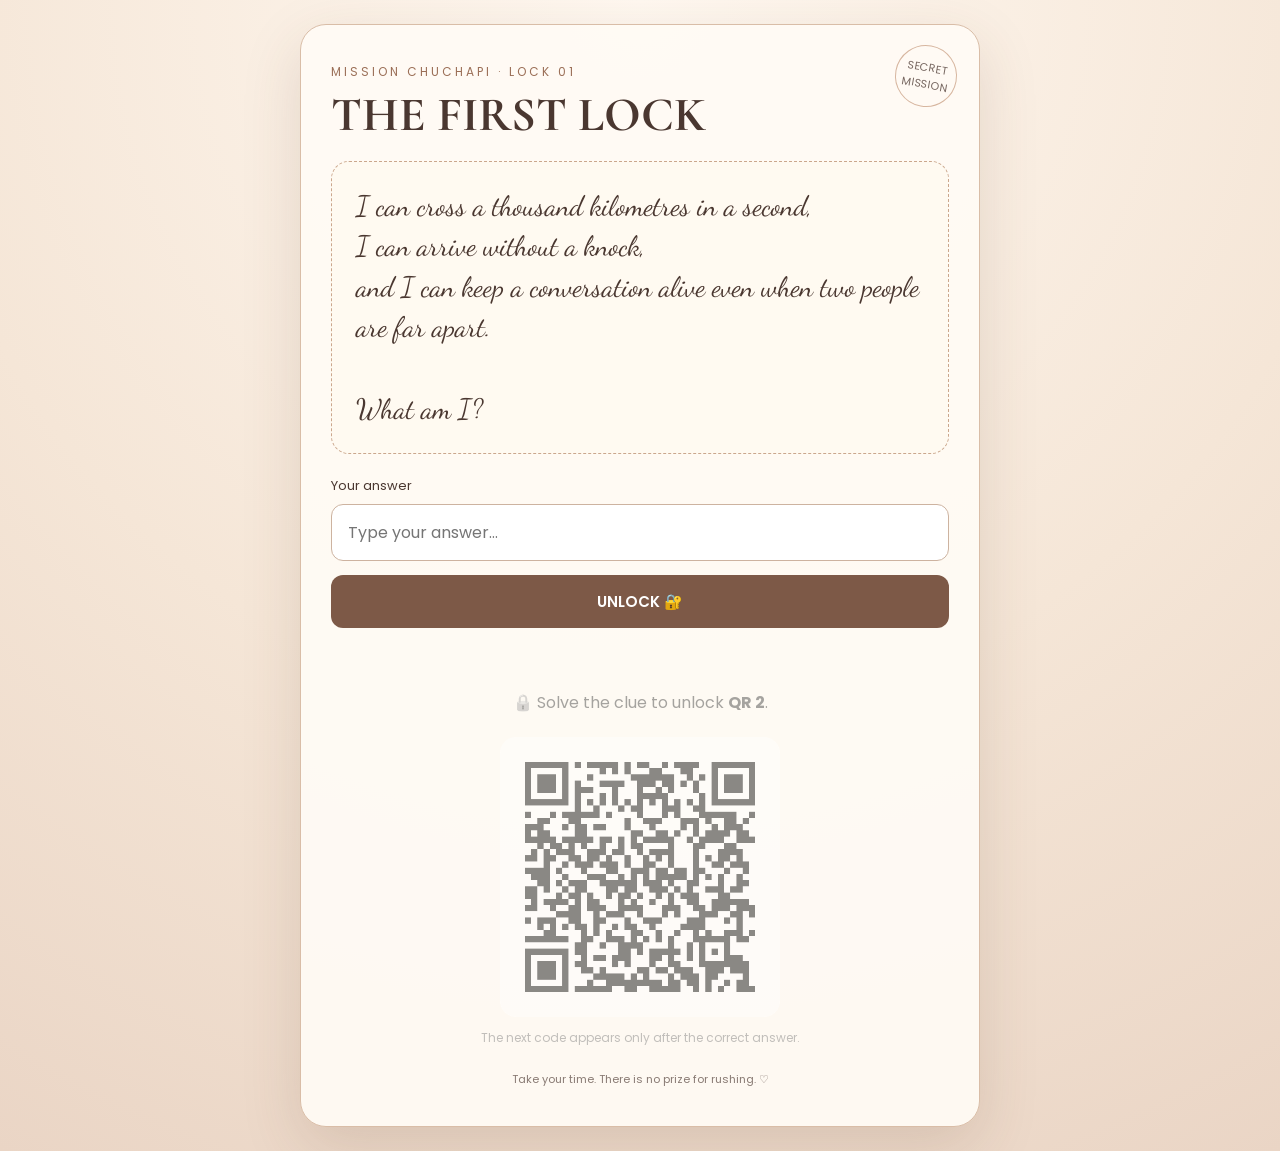
==== clue1.html @ 0ca41427 "Add files via upload" ====
<!doctype html><html><head><meta charset="utf-8"><meta name="viewport" content="width=device-width,initial-scale=1"><title>Mission Chuchapi — 01</title><link rel="stylesheet" href="style.css"></head><body><main class="card"><div class="stamp">SECRET<br>MISSION</div><div class="kicker">Mission Chuchapi · Lock 01</div><h1 class="title">THE FIRST LOCK</h1><div class="clue">I can cross a thousand kilometres in a second,
I can arrive without a knock,
and I can keep a conversation alive even when two people are far apart.

What am I?</div><label class="label" for="answer">Your answer</label><input id="answer" class="answer" autocomplete="off" placeholder="Type your answer…"><button onclick="checkAnswer()">UNLOCK 🔐</button><div id="msg" class="message"></div><div id="unlock" class="next locked"><p>🔒 Solve the clue to unlock <strong>QR 2</strong>.</p><img class="qr" src="qr2.png" alt="Locked QR code"><p class="tiny">The next code appears only after the correct answer.</p></div><div class="footer">Take your time. There is no prize for rushing. ♡</div></main><script>const answers=['message','messages','text','text message','chat'];function clean(s){return s.toLowerCase().trim().replace(/[^a-z0-9 ]/g,'').replace(/\s+/g,' ')}function checkAnswer(){const v=clean(document.getElementById('answer').value);const ok=answers.some(a=>clean(a)===v);const msg=document.getElementById('msg');const box=document.getElementById('unlock');if(ok){msg.textContent='✓ Correct. The next lock is yours.';msg.style.color='#6f8a67';box.classList.remove('locked');box.scrollIntoView({behavior:'smooth',block:'center'})}else{msg.textContent='Not quite… think about it again 👀';msg.style.color='#9b5f57'}}document.getElementById('answer').addEventListener('keydown',e=>{if(e.key==='Enter')checkAnswer()});</script></body></html>
---- style.css ----
@import url('https://fonts.googleapis.com/css2?family=Cormorant+Garamond:wght@500;600;700&family=Dancing+Script:wght@500;600;700&family=Poppins:wght@400;500;600&display=swap');
*{box-sizing:border-box} body{margin:0;min-height:100vh;background:radial-gradient(circle at top,#fff8f0,#f5e6d7 55%,#ead5c5);color:#4a3730;font-family:Poppins,Arial,sans-serif;display:flex;align-items:center;justify-content:center;padding:24px}.card{width:min(680px,100%);background:rgba(255,251,245,.95);border:1px solid #d9bda7;border-radius:26px;padding:38px 30px;box-shadow:0 20px 60px rgba(93,58,39,.15);position:relative;overflow:hidden}.stamp{position:absolute;right:22px;top:20px;border:1px solid #c99f83;border-radius:50%;width:62px;height:62px;display:flex;align-items:center;justify-content:center;font-size:11px;text-align:center;transform:rotate(10deg);opacity:.75}.kicker{letter-spacing:3px;font-size:12px;text-transform:uppercase;color:#9b6f57}.title{font-family:'Cormorant Garamond',serif;font-size:48px;line-height:.95;margin:12px 0 22px}.clue{white-space:pre-line;font-family:'Dancing Script',cursive;font-size:28px;line-height:1.45;background:#fffaf1;border:1px dashed #cba78d;padding:24px;border-radius:18px}.label{display:block;margin:22px 0 8px;font-size:13px}.answer{width:100%;padding:15px 16px;border:1px solid #cdb3a0;border-radius:12px;font:inherit;background:white;outline:none}.answer:focus{border-color:#9b6f57;box-shadow:0 0 0 3px rgba(155,111,87,.12)}button{margin-top:14px;width:100%;padding:15px;border:0;border-radius:12px;background:#7d5947;color:white;font:600 15px Poppins;cursor:pointer}button:hover{transform:translateY(-1px)}.message{min-height:28px;margin-top:14px;text-align:center;font-weight:600}.locked{opacity:.45;filter:grayscale(1)}.qr{display:block;width:min(280px,80%);margin:22px auto 10px;border-radius:16px}.tiny{text-align:center;font-size:12px;color:#8b7467}.heart{font-size:25px}.final{text-align:center}.final .title{font-size:58px}.final p{line-height:1.7}.next{margin-top:20px;text-align:center}.footer{margin-top:24px;text-align:center;font-size:11px;opacity:.65}
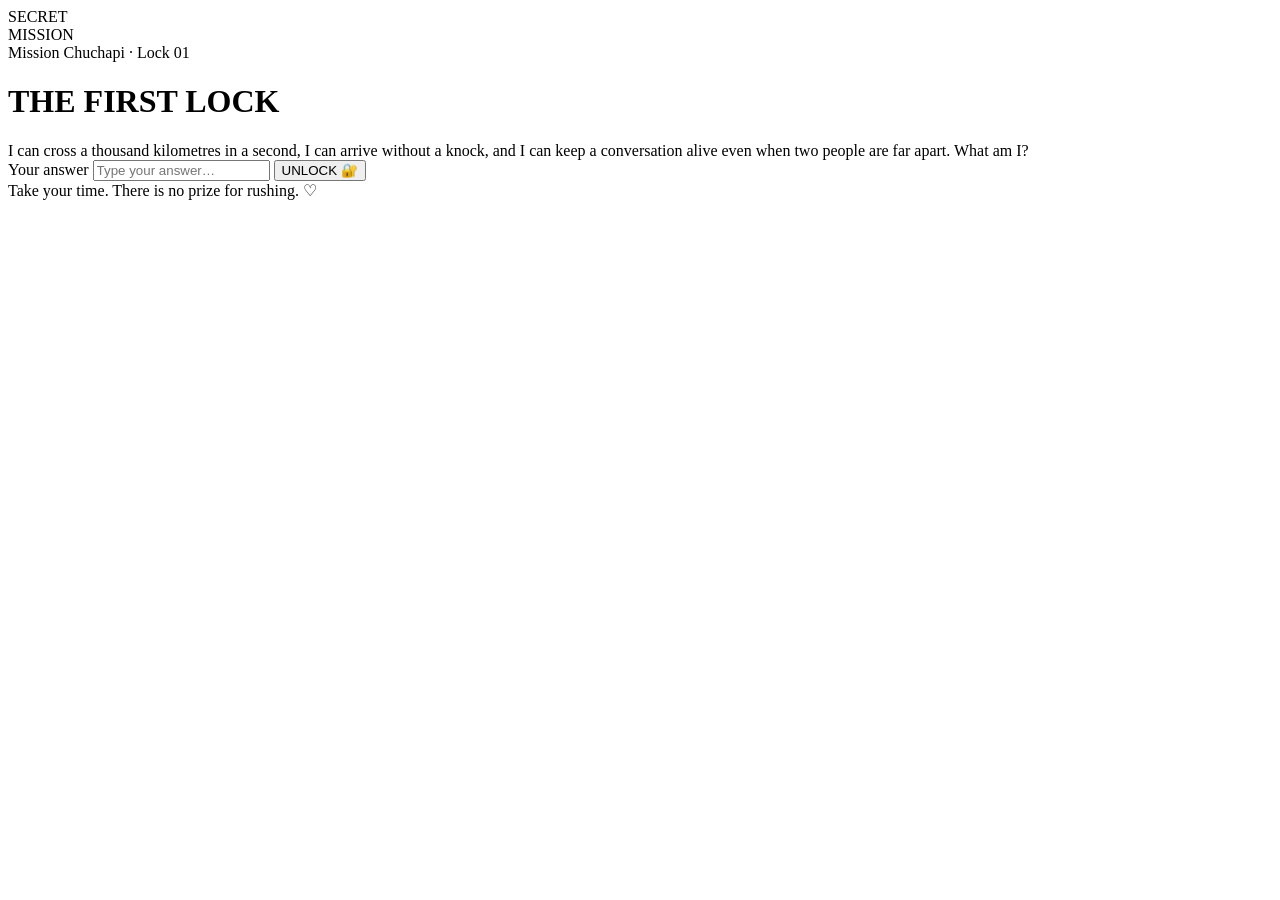
==== commit b7c66d66: "Refactor clue1.html with new riddle and styles Updated the HTML structure and fixed the clue section" ====
--- a/clue1.html
+++ b/clue1.html
@@ -1,5 +1,134 @@
-<!doctype html><html><head><meta charset="utf-8"><meta name="viewport" content="width=device-width,initial-scale=1"><title>Mission Chuchapi — 01</title><link rel="stylesheet" href="style.css"></head><body><main class="card"><div class="stamp">SECRET<br>MISSION</div><div class="kicker">Mission Chuchapi · Lock 01</div><h1 class="title">THE FIRST LOCK</h1><div class="clue">I can cross a thousand kilometres in a second,
+<!DOCTYPE html>
+<html lang="en">
+<head>
+<meta charset="utf-8">
+<meta name="viewport" content="width=device-width, initial-scale=1">
+<title>Mission Chuchapi — 01</title>
+<link rel="stylesheet" href="hunt-style.css">
+</head>
+
+<body>
+
+<main class="card">
+
+    <div class="stamp">SECRET<br>MISSION</div>
+
+    <div class="kicker">Mission Chuchapi · Lock 01</div>
+
+    <h1 class="title">THE FIRST LOCK</h1>
+
+    <div class="clue">
+I can cross a thousand kilometres in a second,
 I can arrive without a knock,
 and I can keep a conversation alive even when two people are far apart.
 
-What am I?</div><label class="label" for="answer">Your answer</label><input id="answer" class="answer" autocomplete="off" placeholder="Type your answer…"><button onclick="checkAnswer()">UNLOCK 🔐</button><div id="msg" class="message"></div><div id="unlock" class="next locked"><p>🔒 Solve the clue to unlock <strong>QR 2</strong>.</p><img class="qr" src="qr2.png" alt="Locked QR code"><p class="tiny">The next code appears only after the correct answer.</p></div><div class="footer">Take your time. There is no prize for rushing. ♡</div></main><script>const answers=['message','messages','text','text message','chat'];function clean(s){return s.toLowerCase().trim().replace(/[^a-z0-9 ]/g,'').replace(/\s+/g,' ')}function checkAnswer(){const v=clean(document.getElementById('answer').value);const ok=answers.some(a=>clean(a)===v);const msg=document.getElementById('msg');const box=document.getElementById('unlock');if(ok){msg.textContent='✓ Correct. The next lock is yours.';msg.style.color='#6f8a67';box.classList.remove('locked');box.scrollIntoView({behavior:'smooth',block:'center'})}else{msg.textContent='Not quite… think about it again 👀';msg.style.color='#9b5f57'}}document.getElementById('answer').addEventListener('keydown',e=>{if(e.key==='Enter')checkAnswer()});</script></body></html>+What am I?
+    </div>
+
+    <label class="label" for="answer">Your answer</label>
+
+    <input
+        id="answer"
+        class="answer"
+        type="text"
+        autocomplete="off"
+        placeholder="Type your answer…"
+    >
+
+    <button onclick="checkAnswer()">UNLOCK 🔐</button>
+
+    <div id="msg" class="message"></div>
+
+    <!-- QR 2 IS HIDDEN UNTIL THE ANSWER IS CORRECT -->
+    <div id="unlock" class="next" style="display: none;">
+
+        <p>✓ Correct! You've unlocked <strong>QR 2</strong>.</p>
+
+        <img
+            class="qr"
+            src="qr2.png"
+            alt="QR code for Clue 2"
+        >
+
+        <p class="tiny">
+            Scan this code to continue your mission. ♡
+        </p>
+
+    </div>
+
+    <div class="footer">
+        Take your time. There is no prize for rushing. ♡
+    </div>
+
+</main>
+
+<script>
+const answers = [
+    "message",
+    "messages",
+    "text",
+    "text message",
+    "chat"
+];
+
+function clean(text) {
+    return text
+        .toLowerCase()
+        .trim()
+        .replace(/[^a-z0-9 ]/g, "")
+        .replace(/\s+/g, " ");
+}
+
+function checkAnswer() {
+
+    const input = document.getElementById("answer");
+    const message = document.getElementById("msg");
+    const unlock = document.getElementById("unlock");
+
+    const userAnswer = clean(input.value);
+
+    const correct = answers.some(
+        answer => clean(answer) === userAnswer
+    );
+
+    if (correct) {
+
+        message.textContent = "✓ Correct! The next lock is yours.";
+        message.style.color = "#6f8a67";
+
+        // Show QR 2 only after the correct answer
+        unlock.style.display = "block";
+
+        unlock.scrollIntoView({
+            behavior: "smooth",
+            block: "center"
+        });
+
+    } else {
+
+        message.textContent =
+            "Not quite… think about it again 👀";
+
+        message.style.color = "#9b5f57";
+
+        // Make sure QR stays hidden after a wrong answer
+        unlock.style.display = "none";
+    }
+}
+
+
+// Press Enter to submit the answer
+document.getElementById("answer").addEventListener(
+    "keydown",
+    function(event) {
+
+        if (event.key === "Enter") {
+            checkAnswer();
+        }
+
+    }
+);
+</script>
+
+</body>
+</html>
